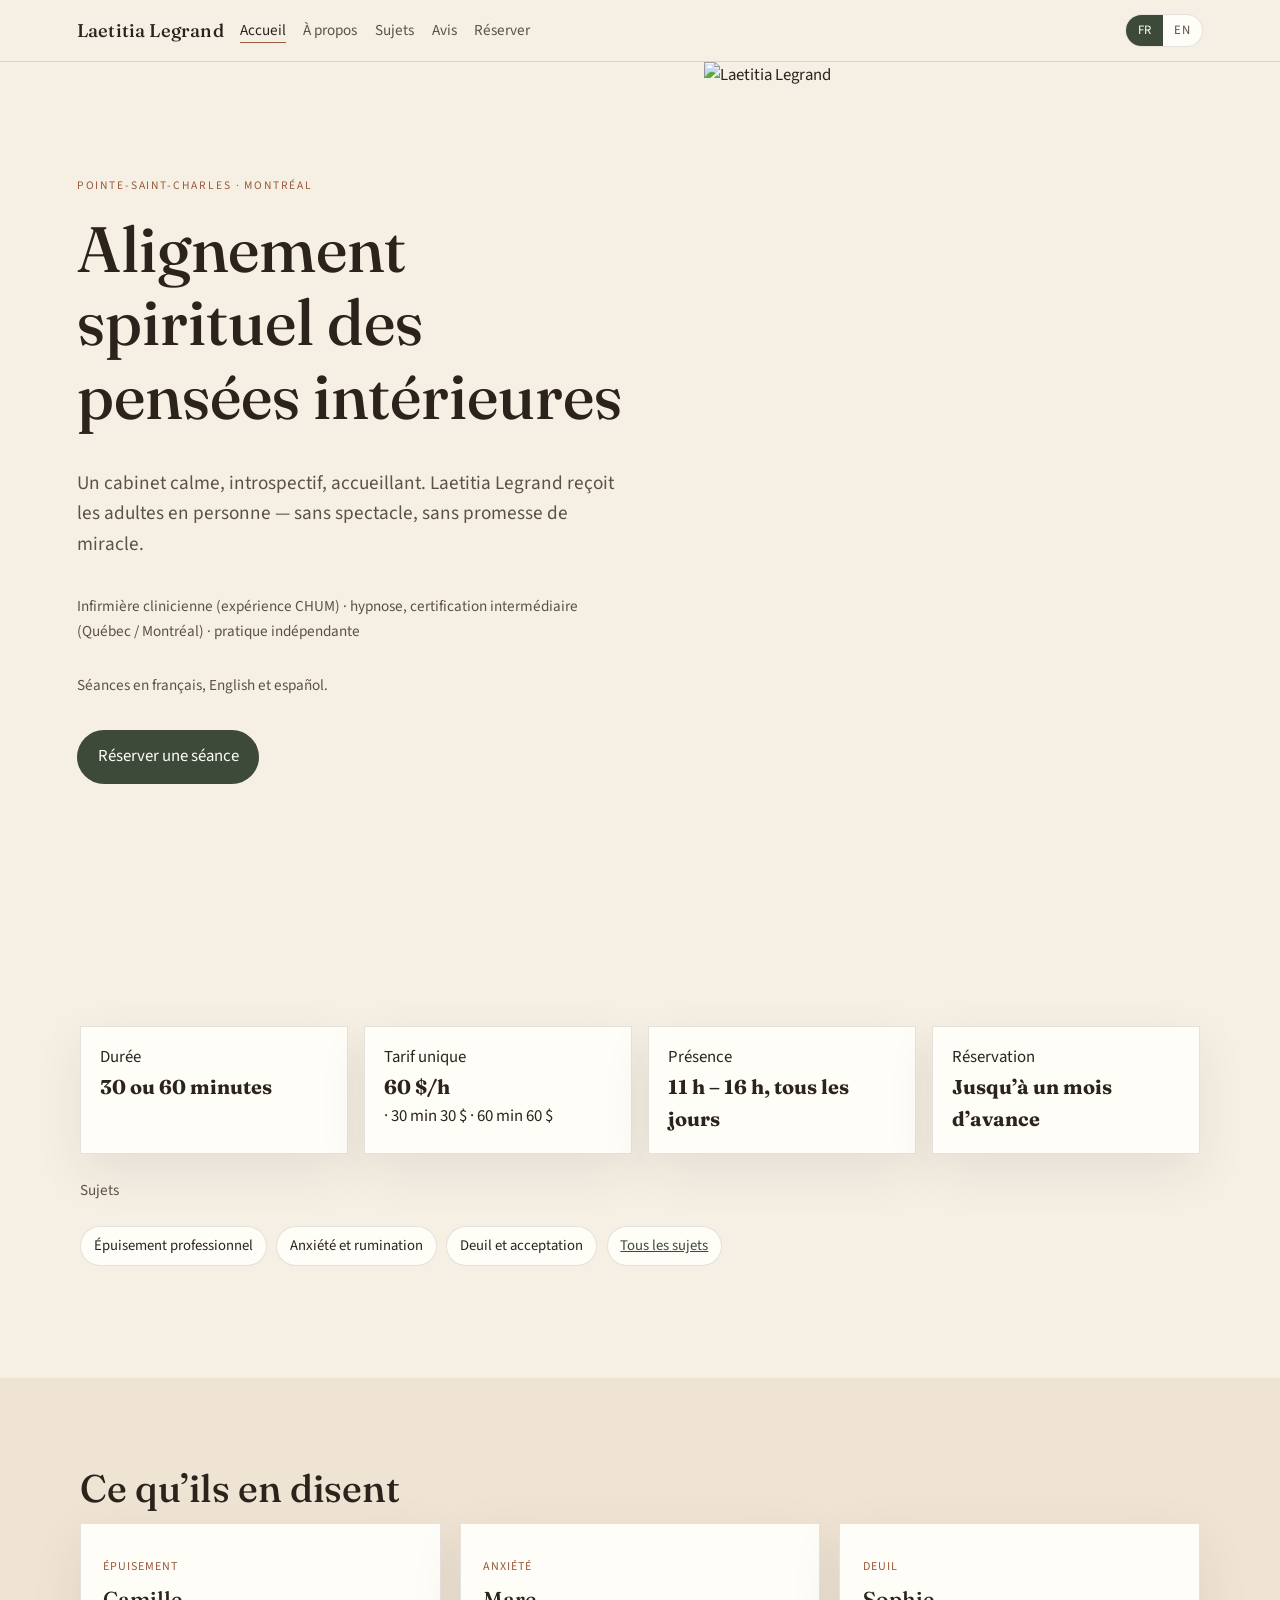
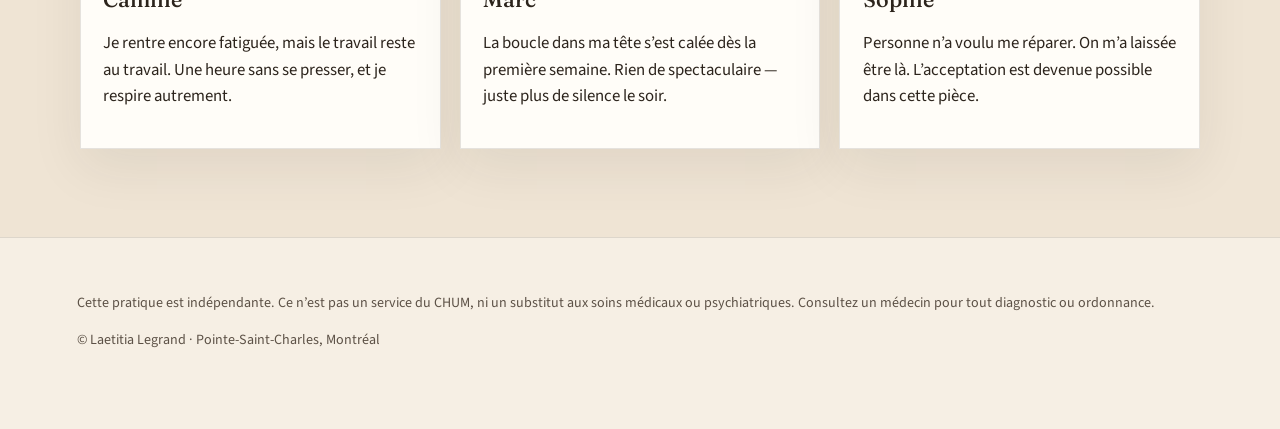
==== index.html @ 808fbfce "Initial commit. Add the Laetitia Legrand website pages and assets so the project can be versioned an" ====
<!DOCTYPE html>
<html lang="fr">
<head>
  <meta charset="utf-8">
  <meta name="viewport" content="width=device-width, initial-scale=1">
  <title>Laetitia Legrand — Hypnose, Pointe-Saint-Charles</title>
  <link rel="preconnect" href="https://fonts.googleapis.com">
  <link rel="preconnect" href="https://fonts.gstatic.com" crossorigin>
  <link href="https://fonts.googleapis.com/css2?family=Fraunces:opsz,wght@9..144,400;9..144,500&family=Source+Sans+3:wght@400;500;600&display=swap" rel="stylesheet">
  <link rel="icon" href="favicon.svg" type="image/svg+xml">
  <meta http-equiv="Cache-Control" content="no-store">
  <link rel="stylesheet" href="css/styles.css?v=4">
</head>
<body data-page="home">
  <header class="site-header" data-header></header>
  <section class="hero">
    <div class="hero-copy">
      <p class="eyebrow" data-i18n="eyebrow"></p>
      <h1 data-i18n="hero_title"></h1>
      <p class="lede" data-i18n="hero_lede"></p>
      <p class="quiet" data-i18n="hero_cred"></p>
      <p class="quiet" data-i18n="langs"></p>
      <p><a class="btn" href="book.html" data-i18n="cta"></a></p>
    </div>
    <div class="hero-photo">
      <img src="https://images.unsplash.com/photo-1544005313-94ddf0286df2?auto=format&fit=crop&w=1400&q=80" alt="Laetitia Legrand">
    </div>
  </section>
  <section class="section">
    <div class="wrap">
      <div class="facts">
        <div class="fact"><span data-i18n="fact_len_l"></span><strong data-i18n="fact_len"></strong></div>
        <div class="fact"><span data-i18n="fact_price_l"></span><strong data-i18n="fact_price"></strong> · 30 min 30 $ · 60 min 60 $</div>
        <div class="fact"><span data-i18n="fact_hours_l"></span><strong data-i18n="fact_hours"></strong></div>
        <div class="fact"><span data-i18n="fact_ahead_l"></span><strong data-i18n="fact_ahead"></strong></div>
      </div>
      <p class="quiet" style="margin-top:1.5rem" data-i18n="home_subjects"></p>
      <div class="chips">
        <span class="chip" data-i18n="chip_burnout"></span>
        <span class="chip" data-i18n="chip_anxiety"></span>
        <span class="chip" data-i18n="chip_grief"></span>
        <a class="chip" href="subjects.html" data-i18n="more_subjects"></a>
      </div>
    </div>
  </section>
  <section class="section alt">
    <div class="wrap">
      <h2 data-i18n="reviews_h"></h2>
      <div class="grid-3">
        <article class="card"><p class="tag" data-i18n="r1_tag"></p><h3 data-i18n="r1_name"></h3><p data-i18n="r1"></p></article>
        <article class="card"><p class="tag" data-i18n="r2_tag"></p><h3 data-i18n="r2_name"></h3><p data-i18n="r2"></p></article>
        <article class="card"><p class="tag" data-i18n="r3_tag"></p><h3 data-i18n="r3_name"></h3><p data-i18n="r3"></p></article>
      </div>
    </div>
  </section>
  <footer class="site-footer">
    <p data-i18n="disclaimer"></p>
    <p data-i18n="footer"></p>
  </footer>
  <script src="js/i18n.js?v=4"></script>
  <script src="js/app.js?v=4"></script>
</body>
</html>
---- css/styles.css ----
:root {
  --paper: #f6efe4;
  --paper-deep: #efe4d4;
  --ink: #2c241c;
  --ink-soft: #5c5146;
  --moss: #3d4a3a;
  --moss-deep: #2a3428;
  --clay: #9a5a3c;
  --clay-soft: #c4896a;
  --line: rgba(44, 36, 28, 0.12);
  --white: #fffdf8;
  --shadow: 0 18px 50px rgba(44, 36, 28, 0.08);
  --serif: "Fraunces", "Iowan Old Style", Georgia, serif;
  --sans: "Source Sans 3", "Helvetica Neue", sans-serif;
}

* { box-sizing: border-box; }
html { scroll-behavior: smooth; }
body {
  margin: 0;
  background: var(--paper);
  color: var(--ink);
  font-family: var(--sans);
  font-size: 1.05rem;
  line-height: 1.6;
}

img { max-width: 100%; display: block; }
a { color: var(--moss); }
a:hover { color: var(--clay); }

.site-header {
  position: sticky;
  top: 0;
  z-index: 20;
  display: flex;
  align-items: center;
  justify-content: space-between;
  gap: 1rem;
  padding: 0.85rem 6vw;
  background: rgba(246, 239, 228, 0.92);
  backdrop-filter: blur(10px);
  border-bottom: 1px solid var(--line);
}

.brand {
  font-family: var(--serif);
  font-weight: 500;
  letter-spacing: 0.01em;
  color: var(--ink);
  text-decoration: none;
  font-size: 1.15rem;
}

.nav-links {
  display: flex;
  flex-wrap: wrap;
  gap: 1.1rem;
  align-items: center;
}

.nav-links a {
  text-decoration: none;
  color: var(--ink-soft);
  font-size: 0.95rem;
}

.nav-links a[aria-current="page"] {
  color: var(--ink);
  border-bottom: 1px solid var(--clay);
}

.header-tools {
  display: flex;
  align-items: center;
  gap: 0.75rem;
  margin-left: auto;
}

.lang-toggle {
  display: flex;
  border: 1px solid var(--line);
  border-radius: 999px;
  overflow: hidden;
  background: var(--white);
}

.lang-toggle button {
  border: 0;
  background: transparent;
  padding: 0.35rem 0.7rem;
  font: inherit;
  font-size: 0.8rem;
  letter-spacing: 0.06em;
  cursor: pointer;
  color: var(--ink-soft);
}

.lang-toggle button[aria-pressed="true"] {
  background: var(--moss);
  color: var(--white);
}

.hero {
  display: grid;
  grid-template-columns: 1.1fr 0.9fr;
  min-height: calc(100vh - 64px);
}

.hero-copy {
  padding: 8vh 6vw 6vh;
  display: flex;
  flex-direction: column;
  justify-content: center;
}

.eyebrow {
  text-transform: uppercase;
  letter-spacing: 0.16em;
  font-size: 0.72rem;
  color: var(--clay);
  margin: 0 0 1rem;
}

h1, h2, h3 { font-family: var(--serif); font-weight: 500; line-height: 1.15; }
h1 { font-size: clamp(2.4rem, 5vw, 4.2rem); margin: 0 0 1rem; }
h2 { font-size: clamp(1.8rem, 3vw, 2.6rem); margin: 0 0 0.8rem; }
h3 { font-size: 1.35rem; margin: 0 0 0.4rem; }

.lede { font-size: 1.2rem; color: var(--ink-soft); max-width: 34rem; }
.quiet { color: var(--ink-soft); font-size: 0.95rem; }

.hero-photo img {
  width: 100%;
  height: 100%;
  object-fit: cover;
  min-height: 420px;
}

.wrap { width: min(1120px, 88vw); margin: 0 auto; }
.section { padding: 5.5rem 0; }
.section.alt { background: var(--paper-deep); }

.facts {
  display: grid;
  grid-template-columns: repeat(4, 1fr);
  gap: 1rem;
  margin-top: 2.5rem;
}

.fact, .card, .chip-row, .book-card {
  background: var(--white);
  border: 1px solid var(--line);
  box-shadow: var(--shadow);
}

.fact { padding: 1.1rem 1.2rem; }
.fact strong { display: block; font-family: var(--serif); font-size: 1.25rem; }

.chips { display: flex; flex-wrap: wrap; gap: 0.6rem; margin: 1.5rem 0; }
.chip {
  border: 1px solid var(--line);
  background: var(--white);
  padding: 0.45rem 0.8rem;
  border-radius: 999px;
  font-size: 0.92rem;
}

.btn {
  display: inline-block;
  background: var(--moss);
  color: var(--white) !important;
  text-decoration: none;
  padding: 0.85rem 1.3rem;
  border-radius: 999px;
  border: 0;
  font: inherit;
  cursor: pointer;
}

.btn.secondary {
  background: transparent;
  color: var(--moss) !important;
  border: 1px solid var(--moss);
}

.grid-3, .grid-2, .subject-grid, .photo-grid {
  display: grid;
  gap: 1.2rem;
}

.grid-3 { grid-template-columns: repeat(3, 1fr); }
.grid-2 { grid-template-columns: 1fr 1fr; }
.subject-grid { grid-template-columns: repeat(2, 1fr); }
.photo-grid { grid-template-columns: repeat(4, 1fr); }

.card { padding: 1.3rem 1.4rem; }
.card .tag {
  font-size: 0.75rem;
  letter-spacing: 0.08em;
  text-transform: uppercase;
  color: var(--clay);
}

.photo-grid figure { margin: 0; }
.photo-grid img { height: 180px; width: 100%; object-fit: cover; }
.photo-grid figcaption { font-size: 0.8rem; color: var(--ink-soft); padding: 0.45rem 0 0; }

.profile-split {
  display: grid;
  grid-template-columns: 0.9fr 1.1fr;
  gap: 2.5rem;
  align-items: start;
}

.profile-split img { width: 100%; height: 520px; object-fit: cover; }

.grid-2 img { width: 100%; height: 380px; object-fit: cover; }

.office-photo {
  width: 100%;
  height: min(520px, 70vw);
  object-fit: cover;
  display: block;
}

.do-not li { margin: 0.25rem 0; }

.suggested-heading {
  font-family: var(--sans);
  font-weight: 700;
  letter-spacing: 0.08em;
  text-transform: uppercase;
  font-size: 1.15rem;
}

.book-layout {
  display: grid;
  grid-template-columns: 0.9fr 1.1fr;
  gap: 2rem;
}

label { display: block; font-size: 0.88rem; margin: 0.9rem 0 0.3rem; }
input, select, textarea {
  width: 100%;
  padding: 0.7rem 0.75rem;
  border: 1px solid var(--line);
  background: var(--white);
  font: inherit;
  color: var(--ink);
}

.slots {
  display: flex;
  flex-wrap: wrap;
  gap: 0.5rem;
  margin: 1rem 0;
}

.slots button {
  border: 1px solid var(--line);
  background: var(--white);
  padding: 0.45rem 0.7rem;
  cursor: pointer;
  font: inherit;
}

.slots button[aria-pressed="true"] {
  background: var(--moss);
  color: var(--white);
}

.slots button:disabled { opacity: 0.35; cursor: not-allowed; }

.site-footer {
  padding: 2.5rem 6vw 4rem;
  border-top: 1px solid var(--line);
  color: var(--ink-soft);
  font-size: 0.88rem;
}

@media (max-width: 900px) {
  .hero, .profile-split, .book-layout, .grid-3, .grid-2, .subject-grid, .facts, .photo-grid {
    grid-template-columns: 1fr;
  }
  .site-header { flex-wrap: wrap; }
  .nav-links { order: 3; width: 100%; }
}
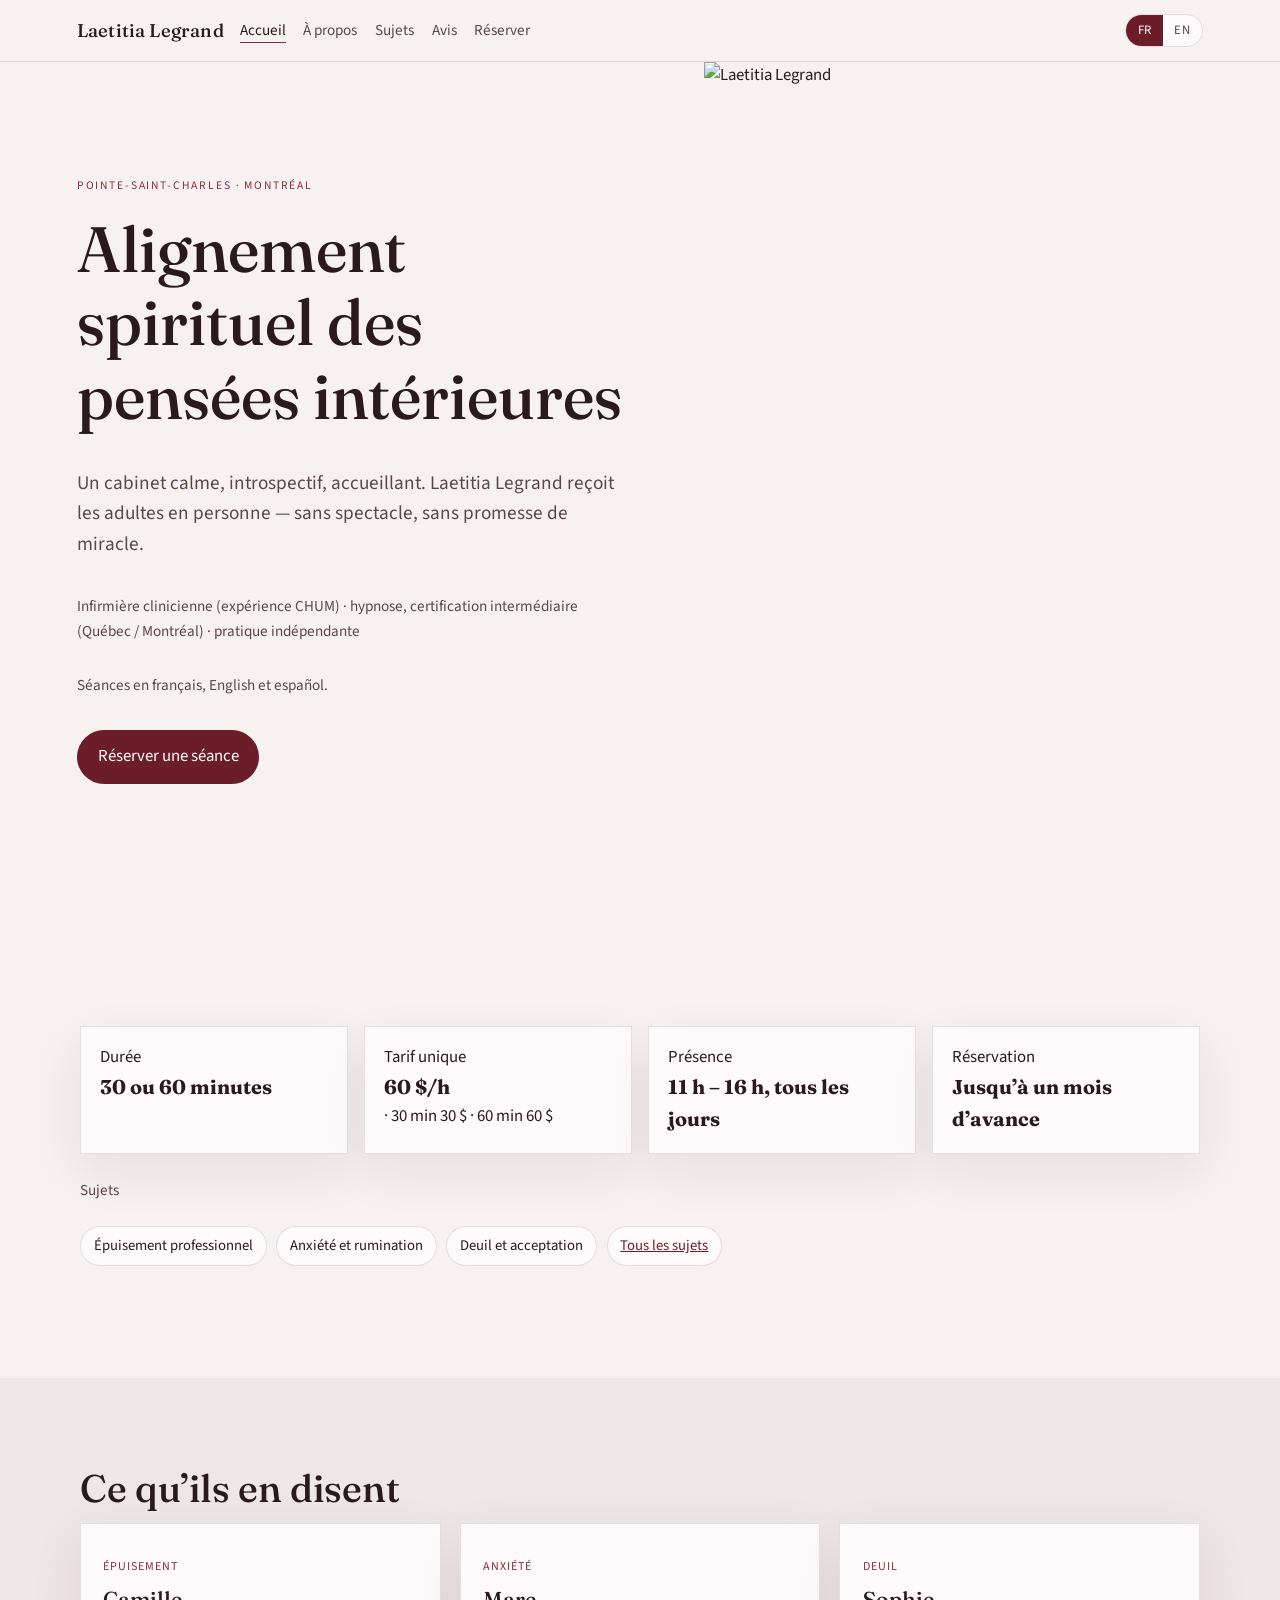
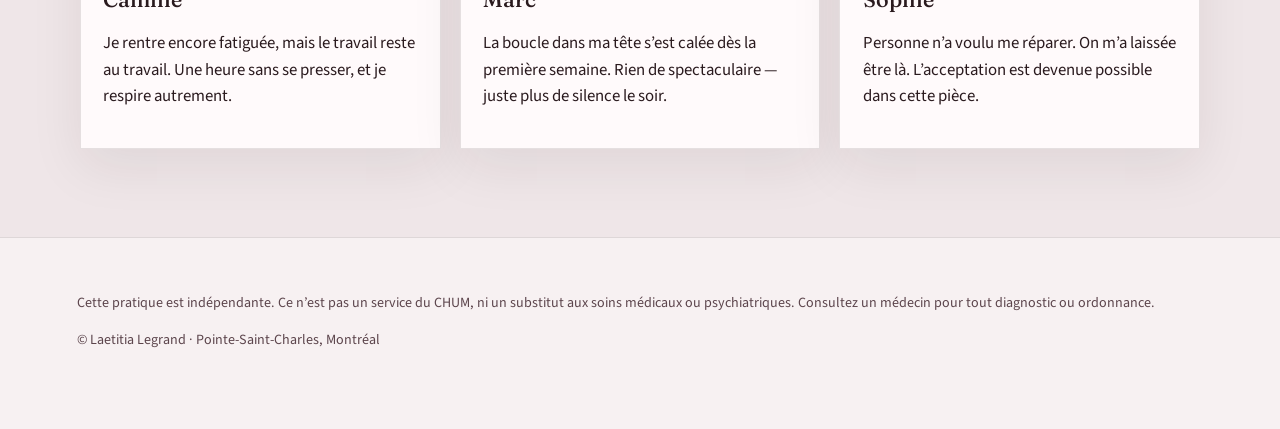
==== commit 1e834e3d: "Shift site palette to burgundy Replace moss/clay accents with burgundy tones and tint paper/ink so b" ====
--- a/index.html
+++ b/index.html
@@ -9,7 +9,7 @@
   <link href="https://fonts.googleapis.com/css2?family=Fraunces:opsz,wght@9..144,400;9..144,500&family=Source+Sans+3:wght@400;500;600&display=swap" rel="stylesheet">
   <link rel="icon" href="favicon.svg" type="image/svg+xml">
   <meta http-equiv="Cache-Control" content="no-store">
-  <link rel="stylesheet" href="css/styles.css?v=4">
+  <link rel="stylesheet" href="css/styles.css?v=5">
 </head>
 <body data-page="home">
   <header class="site-header" data-header></header>
@@ -57,7 +57,7 @@
     <p data-i18n="disclaimer"></p>
     <p data-i18n="footer"></p>
   </footer>
-  <script src="js/i18n.js?v=4"></script>
-  <script src="js/app.js?v=4"></script>
+  <script src="js/i18n.js?v=5"></script>
+  <script src="js/app.js?v=5"></script>
 </body>
 </html>
--- a/css/styles.css
+++ b/css/styles.css
@@ -1,15 +1,15 @@
 :root {
-  --paper: #f6efe4;
-  --paper-deep: #efe4d4;
-  --ink: #2c241c;
-  --ink-soft: #5c5146;
-  --moss: #3d4a3a;
-  --moss-deep: #2a3428;
-  --clay: #9a5a3c;
-  --clay-soft: #c4896a;
-  --line: rgba(44, 36, 28, 0.12);
-  --white: #fffdf8;
-  --shadow: 0 18px 50px rgba(44, 36, 28, 0.08);
+  --paper: #f7f1f2;
+  --paper-deep: #efe6e8;
+  --ink: #2a1a1e;
+  --ink-soft: #5c454c;
+  --moss: #6b1e2a;
+  --moss-deep: #4a1520;
+  --clay: #8b2e3c;
+  --clay-soft: #b85a6a;
+  --line: rgba(42, 26, 30, 0.12);
+  --white: #fffafb;
+  --shadow: 0 18px 50px rgba(42, 26, 30, 0.08);
   --serif: "Fraunces", "Iowan Old Style", Georgia, serif;
   --sans: "Source Sans 3", "Helvetica Neue", sans-serif;
 }
@@ -38,7 +38,7 @@
   justify-content: space-between;
   gap: 1rem;
   padding: 0.85rem 6vw;
-  background: rgba(246, 239, 228, 0.92);
+  background: rgba(247, 241, 242, 0.92);
   backdrop-filter: blur(10px);
   border-bottom: 1px solid var(--line);
 }
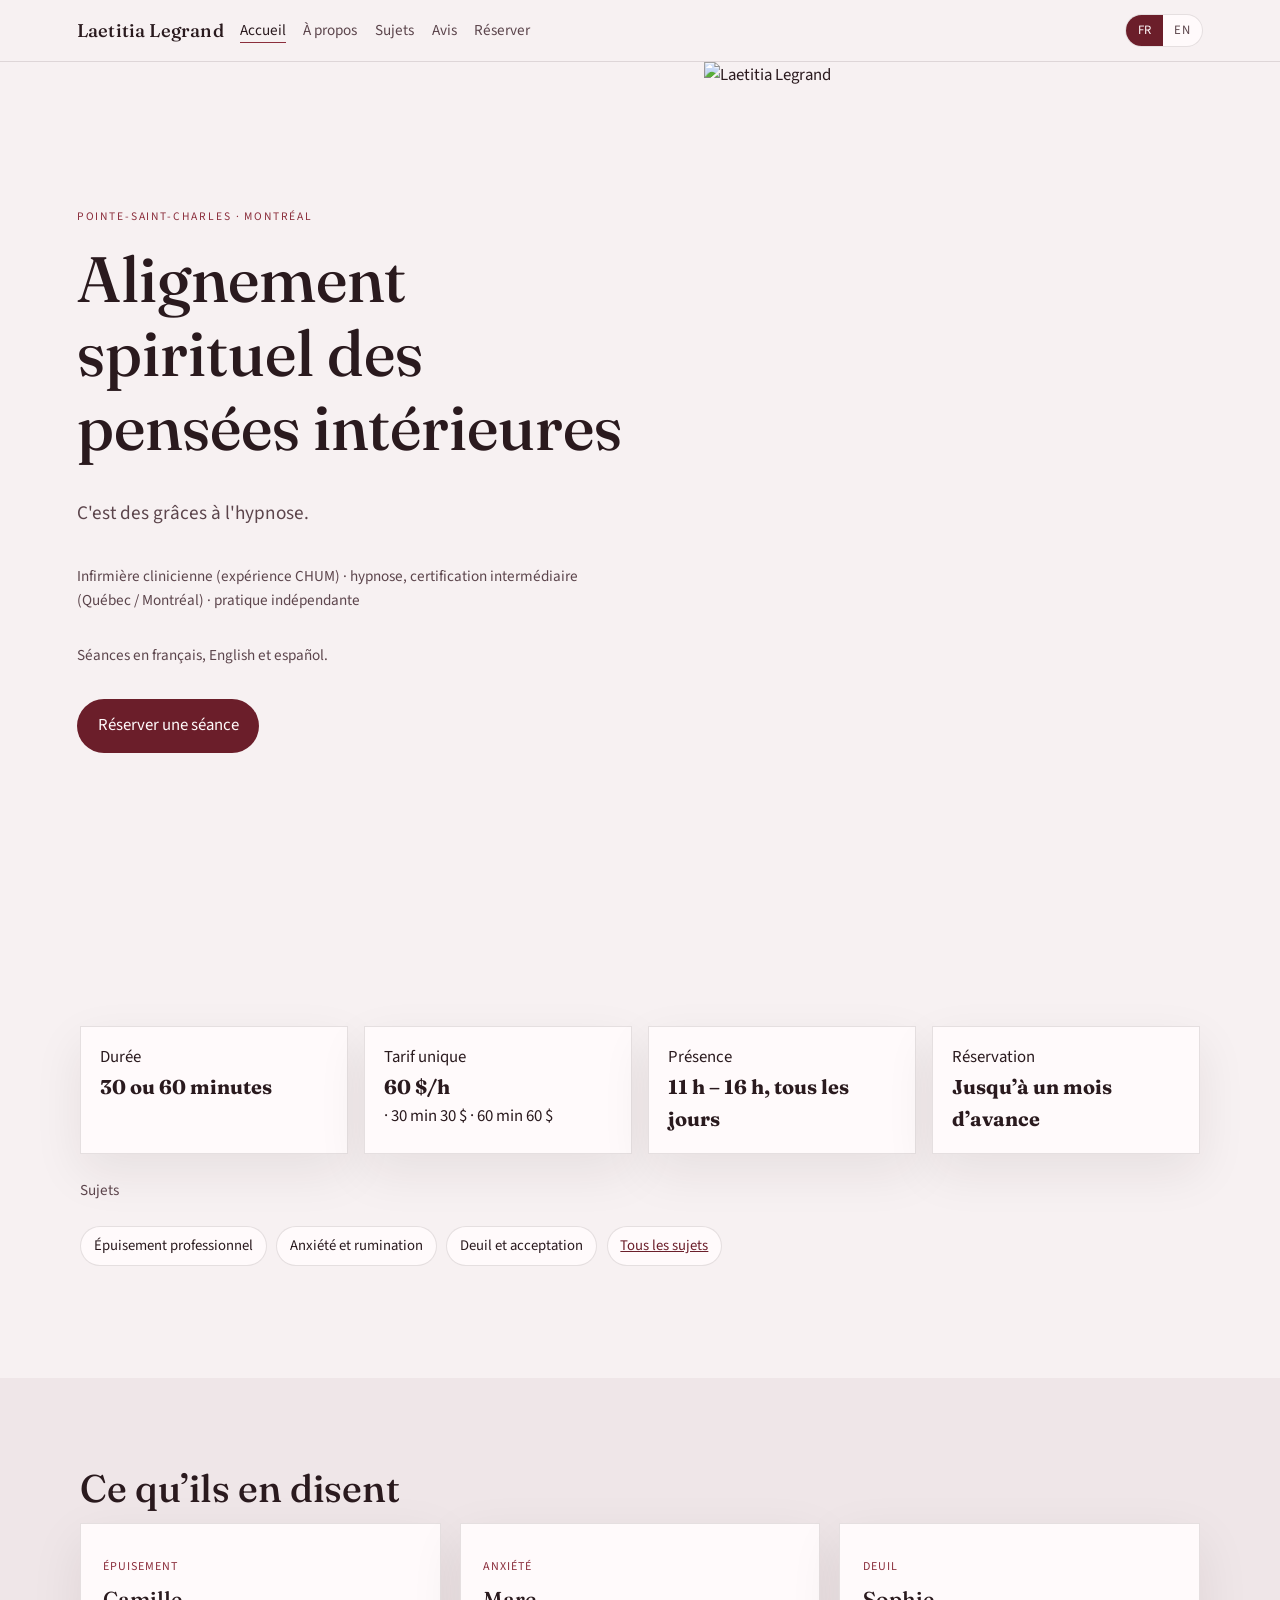
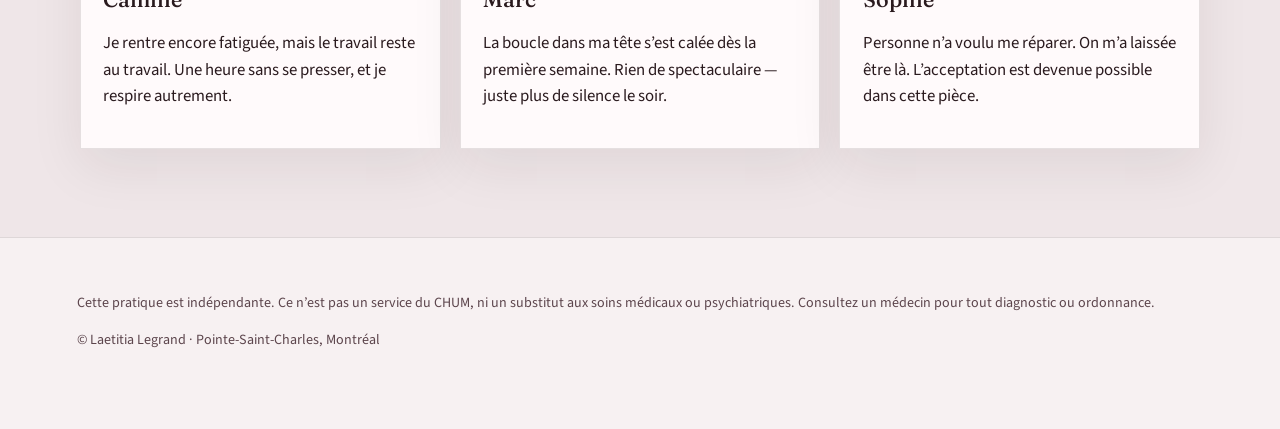
==== commit 20c79034: "Update French tagline to hypnosis phrase" ====
--- a/index.html
+++ b/index.html
@@ -9,7 +9,7 @@
   <link href="https://fonts.googleapis.com/css2?family=Fraunces:opsz,wght@9..144,400;9..144,500&family=Source+Sans+3:wght@400;500;600&display=swap" rel="stylesheet">
   <link rel="icon" href="favicon.svg" type="image/svg+xml">
   <meta http-equiv="Cache-Control" content="no-store">
-  <link rel="stylesheet" href="css/styles.css?v=5">
+  <link rel="stylesheet" href="css/styles.css?v=12">
 </head>
 <body data-page="home">
   <header class="site-header" data-header></header>
@@ -57,7 +57,7 @@
     <p data-i18n="disclaimer"></p>
     <p data-i18n="footer"></p>
   </footer>
-  <script src="js/i18n.js?v=5"></script>
-  <script src="js/app.js?v=5"></script>
+  <script src="js/i18n.js?v=12"></script>
+  <script src="js/app.js?v=12"></script>
 </body>
 </html>
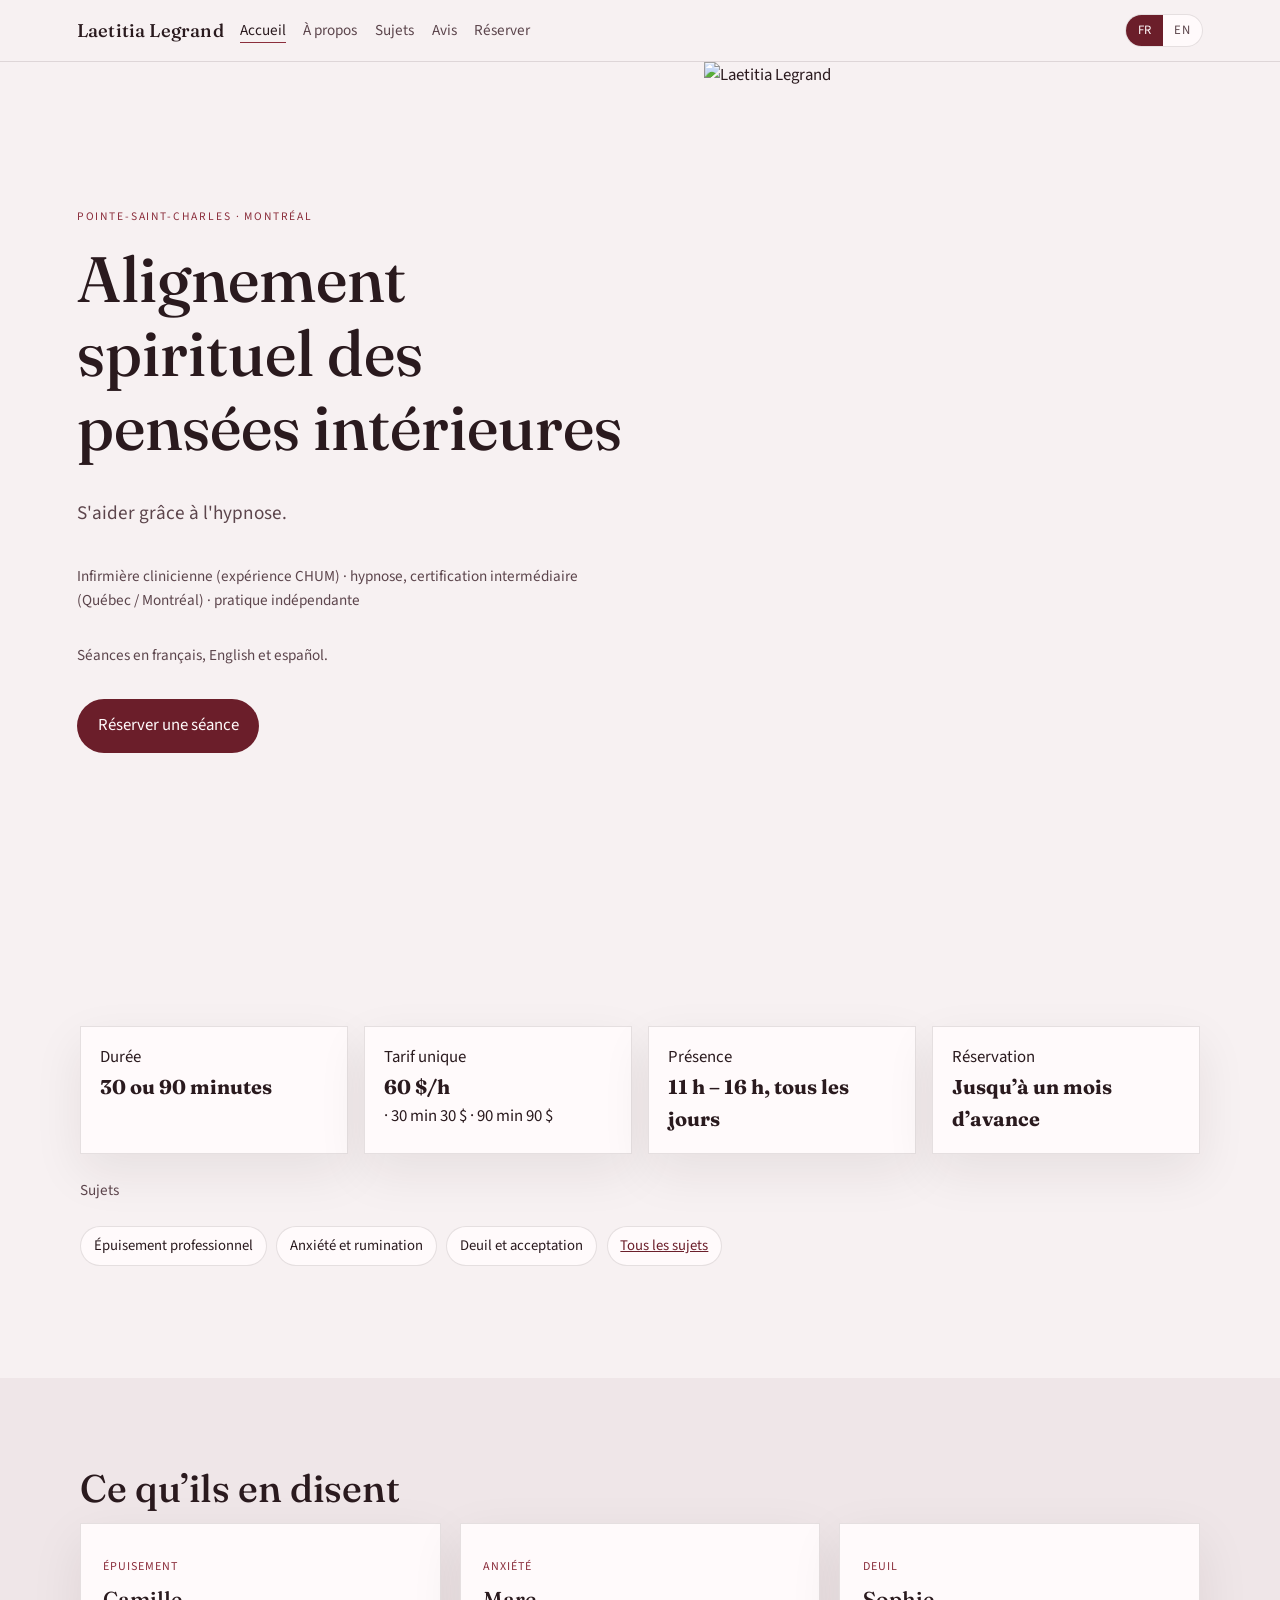
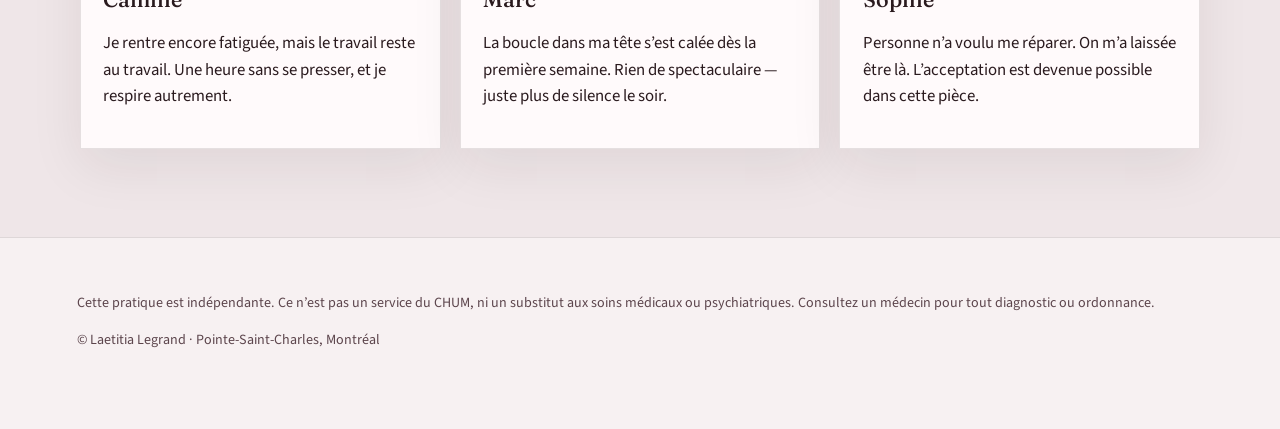
==== commit 5b1866ce: "Update session duration from 60 to 90 minutes" ====
--- a/index.html
+++ b/index.html
@@ -9,7 +9,7 @@
   <link href="https://fonts.googleapis.com/css2?family=Fraunces:opsz,wght@9..144,400;9..144,500&family=Source+Sans+3:wght@400;500;600&display=swap" rel="stylesheet">
   <link rel="icon" href="favicon.svg" type="image/svg+xml">
   <meta http-equiv="Cache-Control" content="no-store">
-  <link rel="stylesheet" href="css/styles.css?v=12">
+  <link rel="stylesheet" href="css/styles.css?v=13">
 </head>
 <body data-page="home">
   <header class="site-header" data-header></header>
@@ -30,7 +30,7 @@
     <div class="wrap">
       <div class="facts">
         <div class="fact"><span data-i18n="fact_len_l"></span><strong data-i18n="fact_len"></strong></div>
-        <div class="fact"><span data-i18n="fact_price_l"></span><strong data-i18n="fact_price"></strong> · 30 min 30 $ · 60 min 60 $</div>
+        <div class="fact"><span data-i18n="fact_price_l"></span><strong data-i18n="fact_price"></strong> · 30 min 30 $ · 90 min 90 $</div>
         <div class="fact"><span data-i18n="fact_hours_l"></span><strong data-i18n="fact_hours"></strong></div>
         <div class="fact"><span data-i18n="fact_ahead_l"></span><strong data-i18n="fact_ahead"></strong></div>
       </div>
@@ -57,7 +57,7 @@
     <p data-i18n="disclaimer"></p>
     <p data-i18n="footer"></p>
   </footer>
-  <script src="js/i18n.js?v=12"></script>
-  <script src="js/app.js?v=12"></script>
+  <script src="js/i18n.js?v=13"></script>
+  <script src="js/app.js?v=13"></script>
 </body>
 </html>
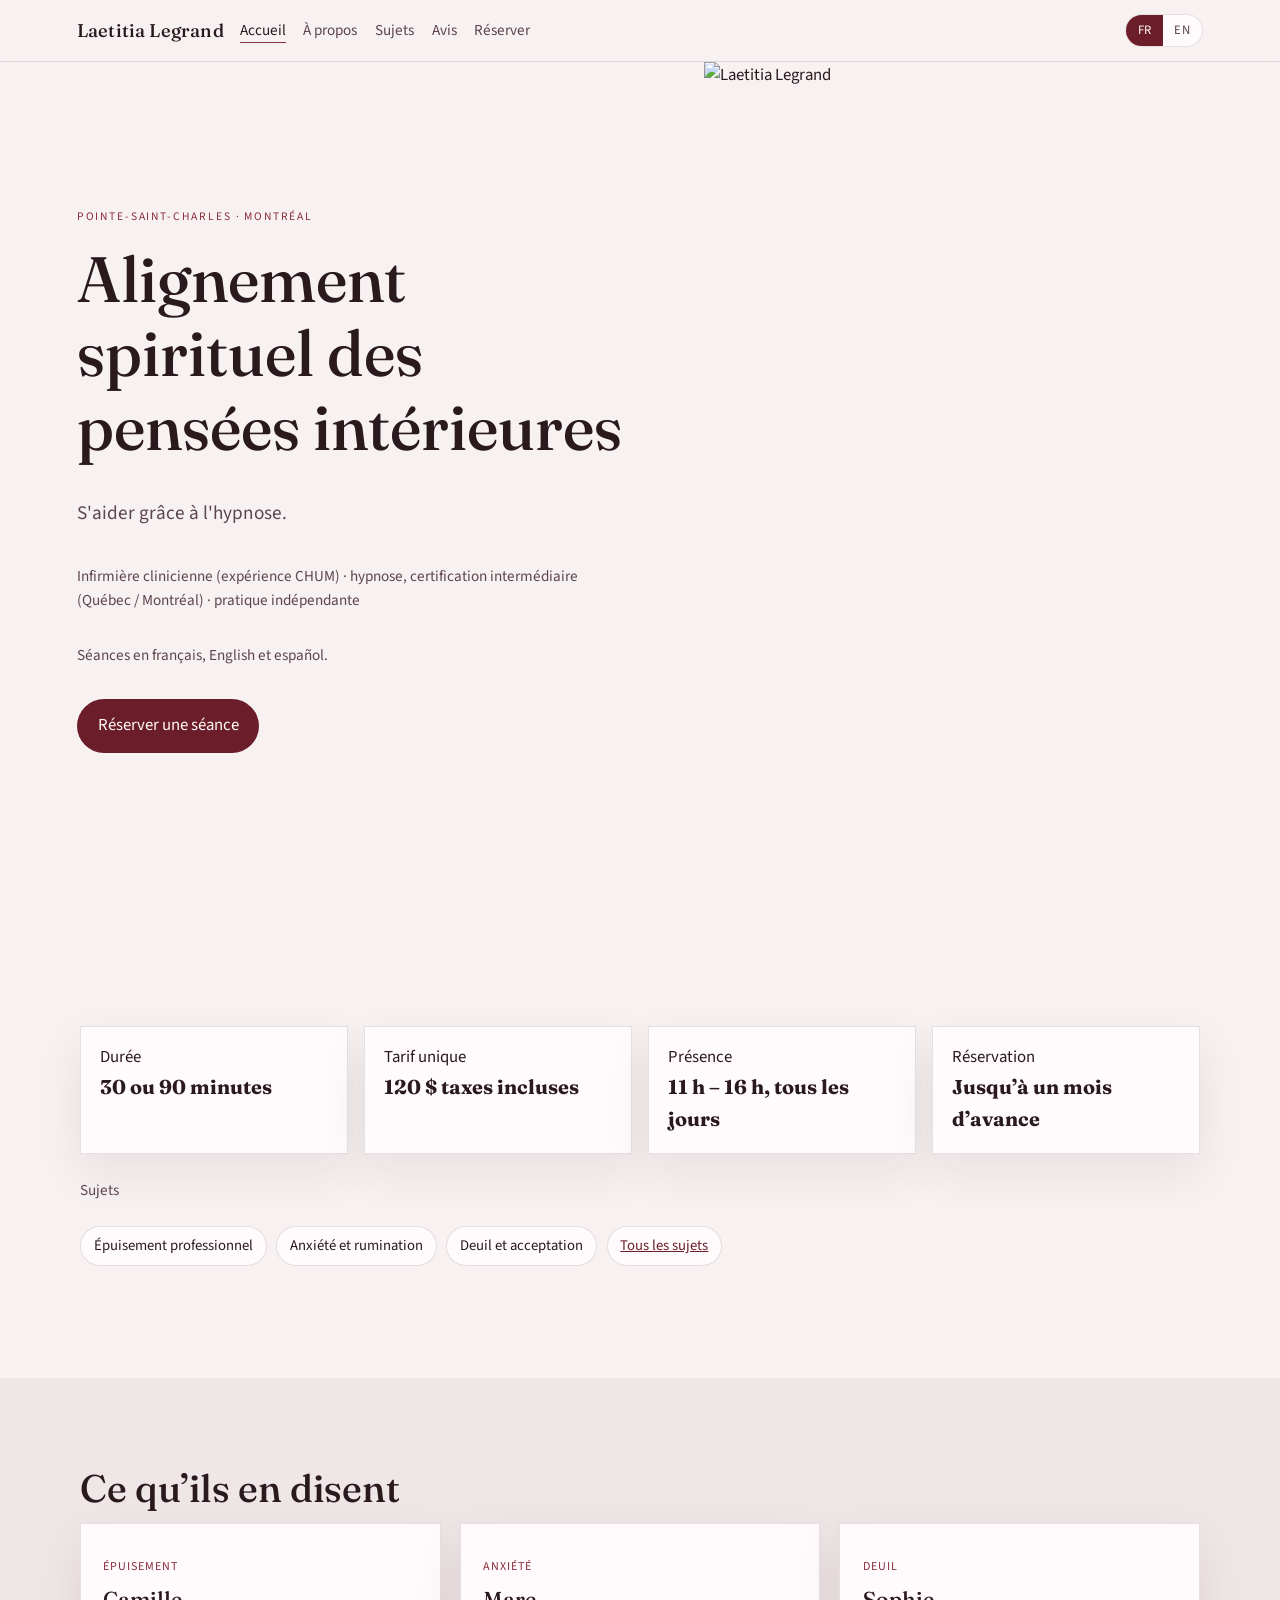
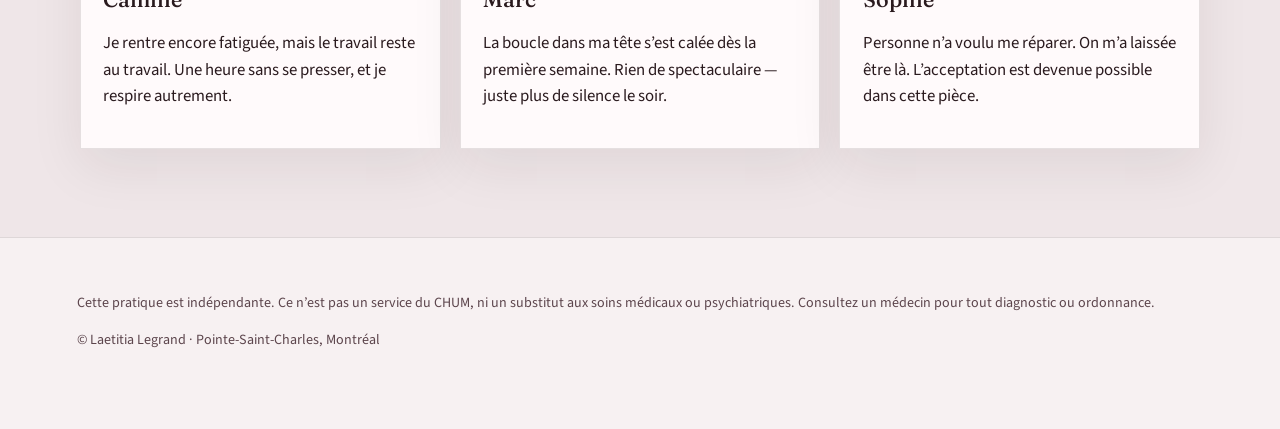
==== commit 1c673ba9: "Set consultation price to cd /home/ubuntu/repos/laetitia-website # Ensure prior workflow watch termi" ====
--- a/index.html
+++ b/index.html
@@ -9,7 +9,7 @@
   <link href="https://fonts.googleapis.com/css2?family=Fraunces:opsz,wght@9..144,400;9..144,500&family=Source+Sans+3:wght@400;500;600&display=swap" rel="stylesheet">
   <link rel="icon" href="favicon.svg" type="image/svg+xml">
   <meta http-equiv="Cache-Control" content="no-store">
-  <link rel="stylesheet" href="css/styles.css?v=13">
+  <link rel="stylesheet" href="css/styles.css?v=14">
 </head>
 <body data-page="home">
   <header class="site-header" data-header></header>
@@ -30,7 +30,7 @@
     <div class="wrap">
       <div class="facts">
         <div class="fact"><span data-i18n="fact_len_l"></span><strong data-i18n="fact_len"></strong></div>
-        <div class="fact"><span data-i18n="fact_price_l"></span><strong data-i18n="fact_price"></strong> · 30 min 30 $ · 90 min 90 $</div>
+        <div class="fact"><span data-i18n="fact_price_l"></span><strong data-i18n="fact_price"></strong></div>
         <div class="fact"><span data-i18n="fact_hours_l"></span><strong data-i18n="fact_hours"></strong></div>
         <div class="fact"><span data-i18n="fact_ahead_l"></span><strong data-i18n="fact_ahead"></strong></div>
       </div>
@@ -57,7 +57,7 @@
     <p data-i18n="disclaimer"></p>
     <p data-i18n="footer"></p>
   </footer>
-  <script src="js/i18n.js?v=13"></script>
-  <script src="js/app.js?v=13"></script>
+  <script src="js/i18n.js?v=14"></script>
+  <script src="js/app.js?v=14"></script>
 </body>
 </html>
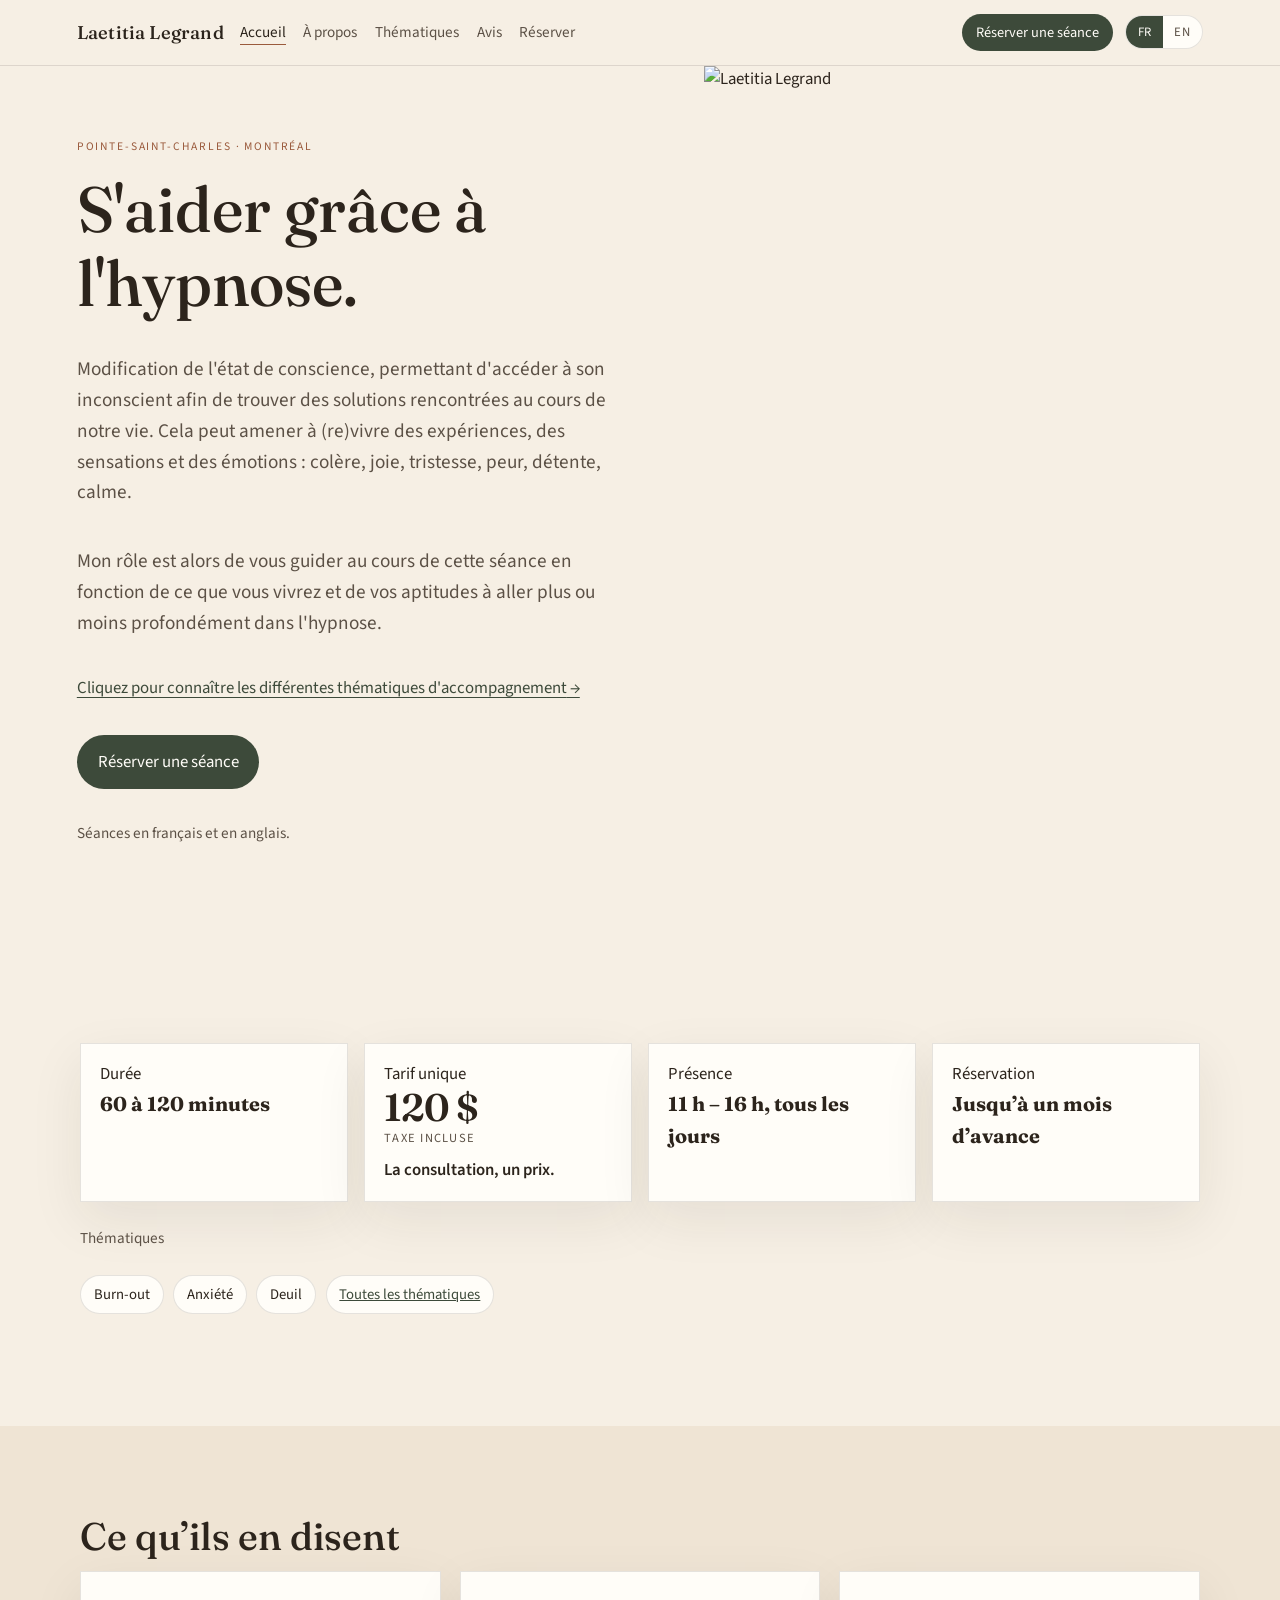
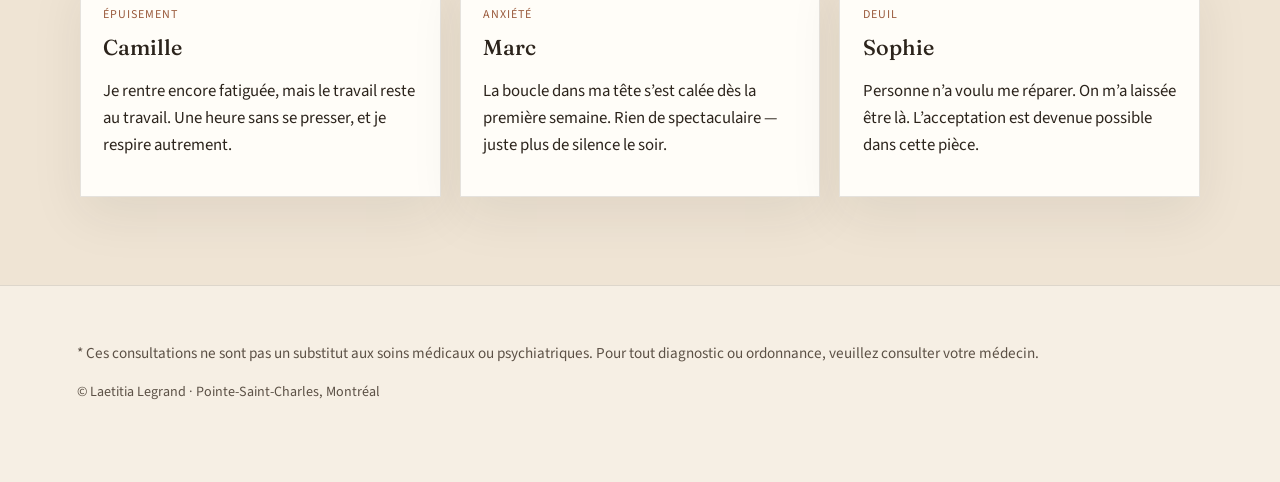
==== commit 1f9efbc9: "Publish the thematics wheel and session-site copy updates. French-first content, booking notes, and " ====
--- a/index.html
+++ b/index.html
@@ -9,7 +9,7 @@
   <link href="https://fonts.googleapis.com/css2?family=Fraunces:opsz,wght@9..144,400;9..144,500&family=Source+Sans+3:wght@400;500;600&display=swap" rel="stylesheet">
   <link rel="icon" href="favicon.svg" type="image/svg+xml">
   <meta http-equiv="Cache-Control" content="no-store">
-  <link rel="stylesheet" href="css/styles.css?v=14">
+  <link rel="stylesheet" href="css/styles.css?v=39">
 </head>
 <body data-page="home">
   <header class="site-header" data-header></header>
@@ -18,9 +18,10 @@
       <p class="eyebrow" data-i18n="eyebrow"></p>
       <h1 data-i18n="hero_title"></h1>
       <p class="lede" data-i18n="hero_lede"></p>
-      <p class="quiet" data-i18n="hero_cred"></p>
+      <p class="lede" data-i18n="hero_role"></p>
+      <p><a class="arrow-link" href="thematiques.html" data-i18n="hero_themes"></a></p>
+      <p><a class="btn" href="book.html" data-i18n="cta"></a></p>
       <p class="quiet" data-i18n="langs"></p>
-      <p><a class="btn" href="book.html" data-i18n="cta"></a></p>
     </div>
     <div class="hero-photo">
       <img src="https://images.unsplash.com/photo-1544005313-94ddf0286df2?auto=format&fit=crop&w=1400&q=80" alt="Laetitia Legrand">
@@ -30,7 +31,14 @@
     <div class="wrap">
       <div class="facts">
         <div class="fact"><span data-i18n="fact_len_l"></span><strong data-i18n="fact_len"></strong></div>
-        <div class="fact"><span data-i18n="fact_price_l"></span><strong data-i18n="fact_price"></strong></div>
+        <div class="fact">
+          <span data-i18n="fact_price_l"></span>
+          <div class="price-list">
+            <strong class="price-amount" data-i18n="fact_amount"></strong>
+            <span class="price-tax" data-i18n="fact_tax"></span>
+            <span class="price-tag" data-i18n="fact_one"></span>
+          </div>
+        </div>
         <div class="fact"><span data-i18n="fact_hours_l"></span><strong data-i18n="fact_hours"></strong></div>
         <div class="fact"><span data-i18n="fact_ahead_l"></span><strong data-i18n="fact_ahead"></strong></div>
       </div>
@@ -39,7 +47,7 @@
         <span class="chip" data-i18n="chip_burnout"></span>
         <span class="chip" data-i18n="chip_anxiety"></span>
         <span class="chip" data-i18n="chip_grief"></span>
-        <a class="chip" href="subjects.html" data-i18n="more_subjects"></a>
+        <a class="chip" href="thematiques.html" data-i18n="more_subjects"></a>
       </div>
     </div>
   </section>
@@ -54,10 +62,10 @@
     </div>
   </section>
   <footer class="site-footer">
-    <p data-i18n="disclaimer"></p>
+    <p class="quiet" data-i18n="visit_note"></p>
     <p data-i18n="footer"></p>
   </footer>
-  <script src="js/i18n.js?v=14"></script>
-  <script src="js/app.js?v=14"></script>
+  <script src="js/i18n.js?v=40"></script>
+  <script src="js/app.js?v=29"></script>
 </body>
 </html>
--- a/css/styles.css
+++ b/css/styles.css
@@ -1,15 +1,16 @@
 :root {
-  --paper: #f7f1f2;
-  --paper-deep: #efe6e8;
-  --ink: #2a1a1e;
-  --ink-soft: #5c454c;
-  --moss: #6b1e2a;
-  --moss-deep: #4a1520;
-  --clay: #8b2e3c;
-  --clay-soft: #b85a6a;
-  --line: rgba(42, 26, 30, 0.12);
-  --white: #fffafb;
-  --shadow: 0 18px 50px rgba(42, 26, 30, 0.08);
+  --paper: #f6efe4;
+  --paper-deep: #efe4d4;
+  --ink: #2c241c;
+  --ink-soft: #5c5146;
+  --moss: #3d4a3a;
+  --moss-deep: #2a3428;
+  --clay: #9a5a3c;
+  --clay-soft: #c4896a;
+  --burnt: #c45c26;
+  --line: rgba(44, 36, 28, 0.12);
+  --white: #fffdf8;
+  --shadow: 0 18px 50px rgba(44, 36, 28, 0.08);
   --serif: "Fraunces", "Iowan Old Style", Georgia, serif;
   --sans: "Source Sans 3", "Helvetica Neue", sans-serif;
 }
@@ -27,7 +28,7 @@
 
 img { max-width: 100%; display: block; }
 a { color: var(--moss); }
-a:hover { color: var(--clay); }
+a:not(.btn):hover { color: var(--clay); }
 
 .site-header {
   position: sticky;
@@ -38,7 +39,7 @@
   justify-content: space-between;
   gap: 1rem;
   padding: 0.85rem 6vw;
-  background: rgba(247, 241, 242, 0.92);
+  background: rgba(246, 239, 228, 0.92);
   backdrop-filter: blur(10px);
   border-bottom: 1px solid var(--line);
 }
@@ -157,6 +158,37 @@
 .fact { padding: 1.1rem 1.2rem; }
 .fact strong { display: block; font-family: var(--serif); font-size: 1.25rem; }
 
+.price-list {
+  display: flex;
+  flex-direction: column;
+  align-items: flex-start;
+  gap: 0.15rem;
+}
+
+.price-amount {
+  display: block;
+  font-family: var(--serif);
+  font-size: clamp(2.2rem, 4vw, 3.1rem);
+  font-weight: 600;
+  line-height: 1;
+  letter-spacing: -0.02em;
+  color: var(--ink);
+}
+
+.price-tax {
+  font-size: 0.78rem;
+  letter-spacing: 0.1em;
+  text-transform: uppercase;
+  color: var(--ink-soft);
+}
+
+.price-tag {
+  margin-top: 0.35rem;
+  font-weight: 600;
+}
+
+.fact .price-amount { font-size: clamp(1.8rem, 3vw, 2.4rem); }
+
 .chips { display: flex; flex-wrap: wrap; gap: 0.6rem; margin: 1.5rem 0; }
 .chip {
   border: 1px solid var(--line);
@@ -166,9 +198,18 @@
   font-size: 0.92rem;
 }
 
+.arrow-link {
+  color: var(--moss);
+  text-underline-offset: 0.22em;
+}
+
+.arrow-link::after {
+  content: " →";
+}
+
 .btn {
   display: inline-block;
-  background: var(--moss);
+  background-color: var(--moss);
   color: var(--white) !important;
   text-decoration: none;
   padding: 0.85rem 1.3rem;
@@ -176,6 +217,25 @@
   border: 0;
   font: inherit;
   cursor: pointer;
+  transition: background-color 0.2s ease;
+}
+
+a.btn:hover,
+a.btn:focus-visible,
+button.btn:hover,
+button.btn:focus-visible,
+.header-cta:hover,
+.header-cta:focus-visible,
+.profile-split a.btn:hover,
+.profile-split a.btn:focus-visible {
+  background-color: var(--burnt) !important;
+  color: var(--white) !important;
+}
+
+.header-cta {
+  padding: 0.45rem 0.9rem;
+  font-size: 0.9rem;
+  white-space: nowrap;
 }
 
 .btn.secondary {
@@ -222,6 +282,60 @@
   height: min(520px, 70vw);
   object-fit: cover;
   display: block;
+}
+
+.about-services {
+  margin: 0.4rem 0 1.2rem 1.1rem;
+  padding: 0;
+}
+
+.about-services li { margin: 0.25rem 0; }
+
+.theme-below {
+  display: flex;
+  flex-direction: column;
+}
+
+/* With a theme open the definition card leads and the note follows it. */
+.theme-below.is-open .theme-detail { order: 0; margin-top: 2.75rem; }
+.theme-below.is-open .theme-offer { order: 1; margin-top: 1.1rem; }
+
+.theme-offer {
+  display: block;
+  max-width: 40rem;
+  margin: 2.75rem auto 0;
+  padding: 0.9rem 1.15rem;
+  border: 1px dashed rgba(196, 92, 38, 0.45);
+  border-left: 3px solid var(--burnt);
+  border-radius: 8px;
+  background: rgba(196, 92, 38, 0.07);
+  color: var(--ink);
+  font-size: 1.05rem;
+  line-height: 1.5;
+  text-decoration: none;
+  transition: background 0.2s ease, border-color 0.2s ease, color 0.2s ease;
+}
+
+.theme-offer:hover,
+.theme-offer:focus-visible {
+  background: rgba(196, 92, 38, 0.14);
+  border-color: var(--burnt);
+  color: var(--ink);
+}
+
+.theme-offer-tag {
+  display: block;
+  margin-bottom: 0.15rem;
+  color: var(--burnt);
+  font-size: 0.82rem;
+  font-weight: 600;
+  letter-spacing: 0.1em;
+  text-transform: uppercase;
+}
+
+.theme-offer-text::after {
+  content: " →";
+  white-space: nowrap;
 }
 
 .do-not li { margin: 0.25rem 0; }
@@ -279,10 +393,163 @@
   font-size: 0.88rem;
 }
 
+.wheel-stage {
+  perspective: 1400px;
+  height: 440px;
+  margin: 2.5rem 0 0;
+  padding-top: 5rem;
+  padding-bottom: 0;
+  display: flex;
+  align-items: flex-start;
+  justify-content: center;
+  overflow: visible;
+}
+
+body[data-page="thematiques"] .section:first-of-type {
+  padding-top: 2.75rem;
+}
+
+body[data-page="thematiques"] h1,
+body[data-page="thematiques"] .wheel-hint {
+  position: relative;
+  z-index: 3;
+}
+
+body[data-page="thematiques"] .wheel-hint {
+  margin: 0 0 0.5rem;
+}
+
+.theme-wheel {
+  position: relative;
+  width: 200px;
+  height: 280px;
+  transform-style: preserve-3d;
+  transform: rotateX(-4deg) rotateY(0deg);
+}
+
+.theme-card {
+  position: absolute;
+  inset: 0;
+  border: 0;
+  padding: 0;
+  background: var(--white);
+  border-radius: 18px;
+  overflow: hidden;
+  cursor: pointer;
+  box-shadow: var(--shadow);
+  transform: rotateY(calc(var(--i) * (360deg / var(--n)))) translateZ(420px);
+  backface-visibility: hidden;
+  -webkit-backface-visibility: hidden;
+  -webkit-tap-highlight-color: transparent;
+}
+
+.theme-card img {
+  width: 100%;
+  height: 100%;
+  object-fit: cover;
+  display: block;
+}
+
+.theme-card-overlay {
+  position: absolute;
+  inset: 0;
+  display: flex;
+  flex-direction: column;
+  justify-content: flex-end;
+  padding: 1.1rem 0.9rem;
+  background: linear-gradient(transparent 30%, rgba(44, 36, 28, 0.82));
+  color: var(--white);
+  opacity: 0;
+  transition: opacity 0.22s ease;
+}
+
+.theme-card-label {
+  font-family: var(--serif);
+  font-size: 1.15rem;
+  line-height: 1.2;
+}
+
+.theme-card-dive {
+  margin-top: 0.35rem;
+  font-size: 0.88rem;
+  letter-spacing: 0.04em;
+  text-decoration: underline;
+  text-underline-offset: 0.18em;
+}
+
+.theme-card-dive::after {
+  content: " →";
+}
+
+.theme-card:hover .theme-card-overlay,
+.theme-card.is-hovered .theme-card-overlay,
+.theme-card:focus-visible .theme-card-overlay,
+.theme-card[aria-pressed="true"] .theme-card-overlay {
+  opacity: 1;
+}
+
+.theme-card[aria-pressed="true"] {
+  outline: 3px solid var(--burnt);
+  outline-offset: 3px;
+}
+
+.theme-detail {
+  margin: 1.1rem auto 0;
+  padding: 1.4rem 1.6rem;
+  max-width: 40rem;
+}
+
+.theme-detail[hidden] { display: none; }
+
+.theme-detail h2 { margin: 0 0 0.4rem; }
+.theme-detail p { margin: 0 0 0.75rem; }
+.theme-detail p:last-child { margin-bottom: 0; }
+
+.theme-resume {
+  border: 0;
+  background: none;
+  padding: 0;
+  font: inherit;
+  font-size: 0.92rem;
+  color: var(--ink-soft);
+  text-decoration: underline;
+  text-underline-offset: 0.2em;
+  cursor: pointer;
+}
+
+.theme-resume:hover,
+.theme-resume:focus-visible {
+  color: var(--burnt);
+}
+
 @media (max-width: 900px) {
   .hero, .profile-split, .book-layout, .grid-3, .grid-2, .subject-grid, .facts, .photo-grid {
     grid-template-columns: 1fr;
   }
   .site-header { flex-wrap: wrap; }
   .nav-links { order: 3; width: 100%; }
-}
+  .wheel-stage {
+    perspective: none;
+    height: auto;
+    overflow-x: auto;
+    justify-content: flex-start;
+    padding-bottom: 0.5rem;
+  }
+  .theme-wheel {
+    display: flex;
+    gap: 1rem;
+    width: max-content;
+    height: auto;
+    transform: none !important;
+    transition: none;
+    animation: none;
+  }
+  .theme-card {
+    position: relative;
+    width: 200px;
+    height: 260px;
+    flex: 0 0 200px;
+    transform: none !important;
+  }
+  .theme-card-overlay { opacity: 1; }
+}
